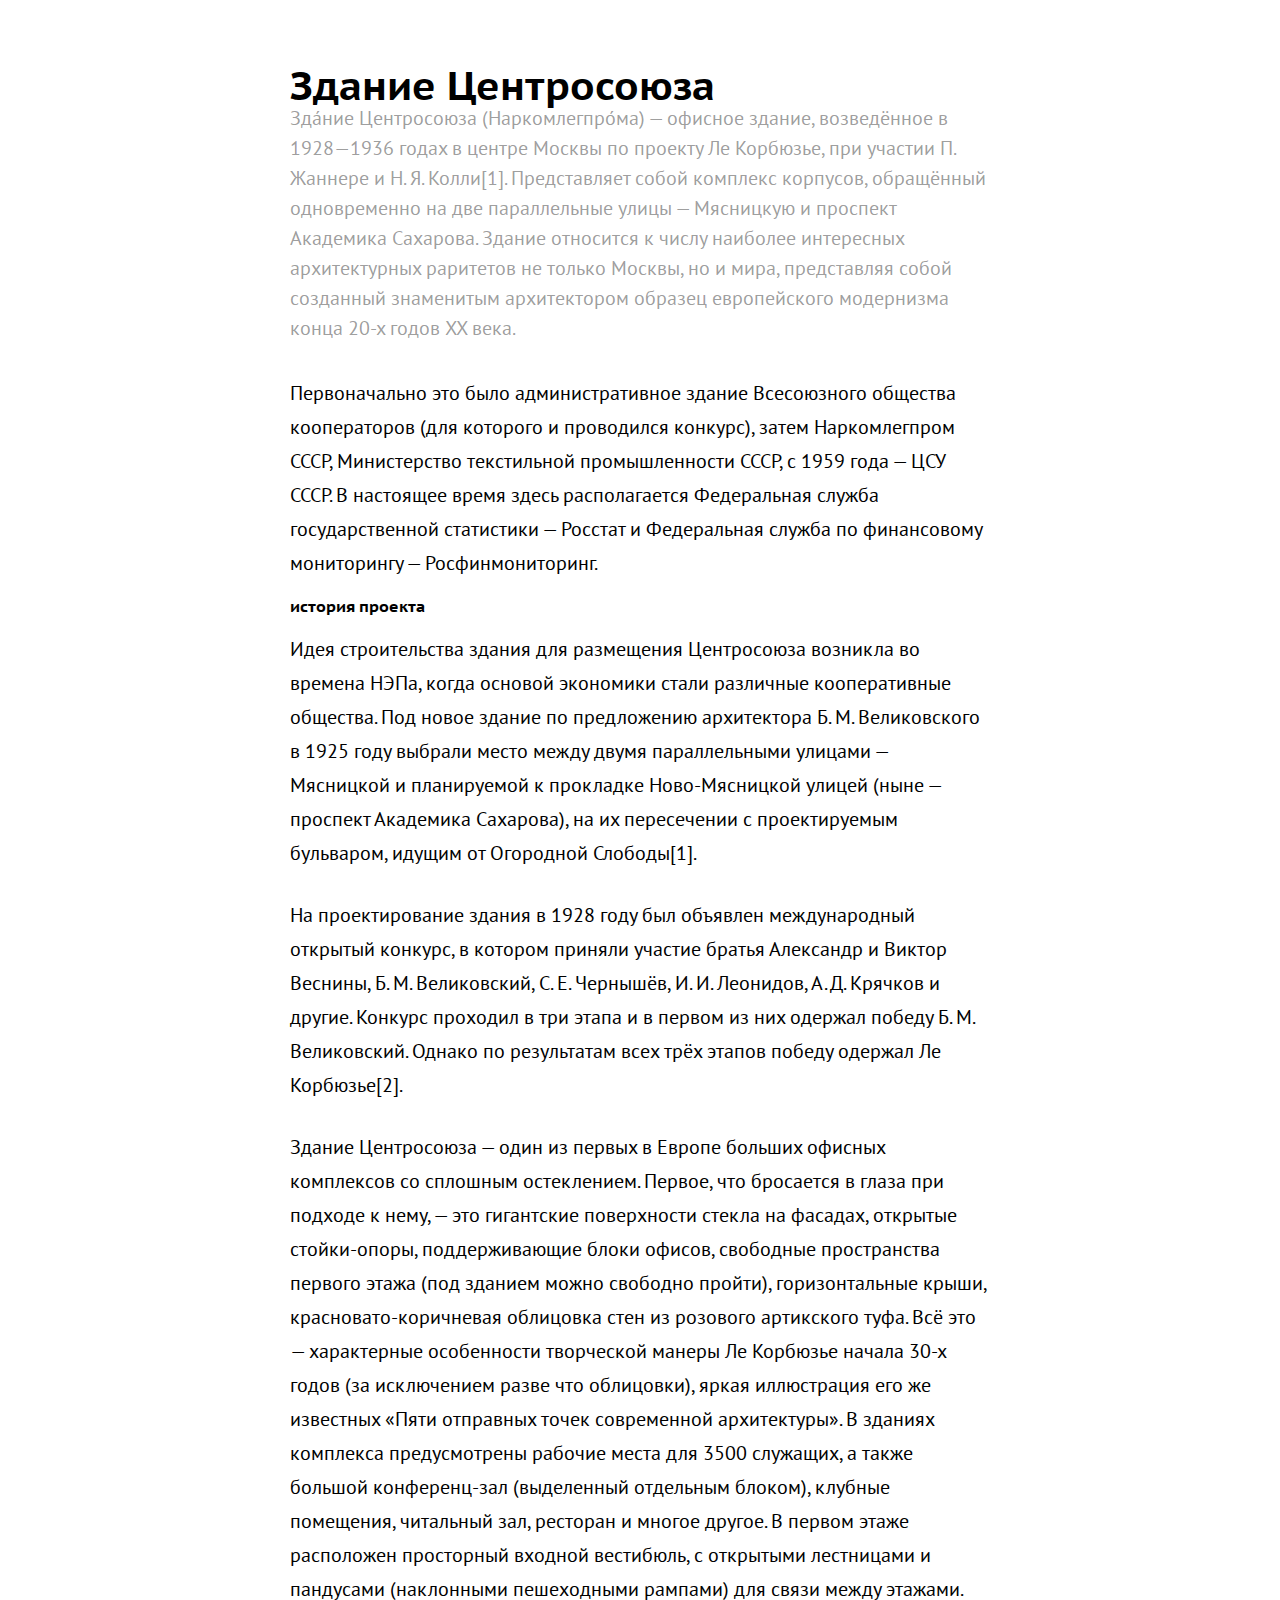
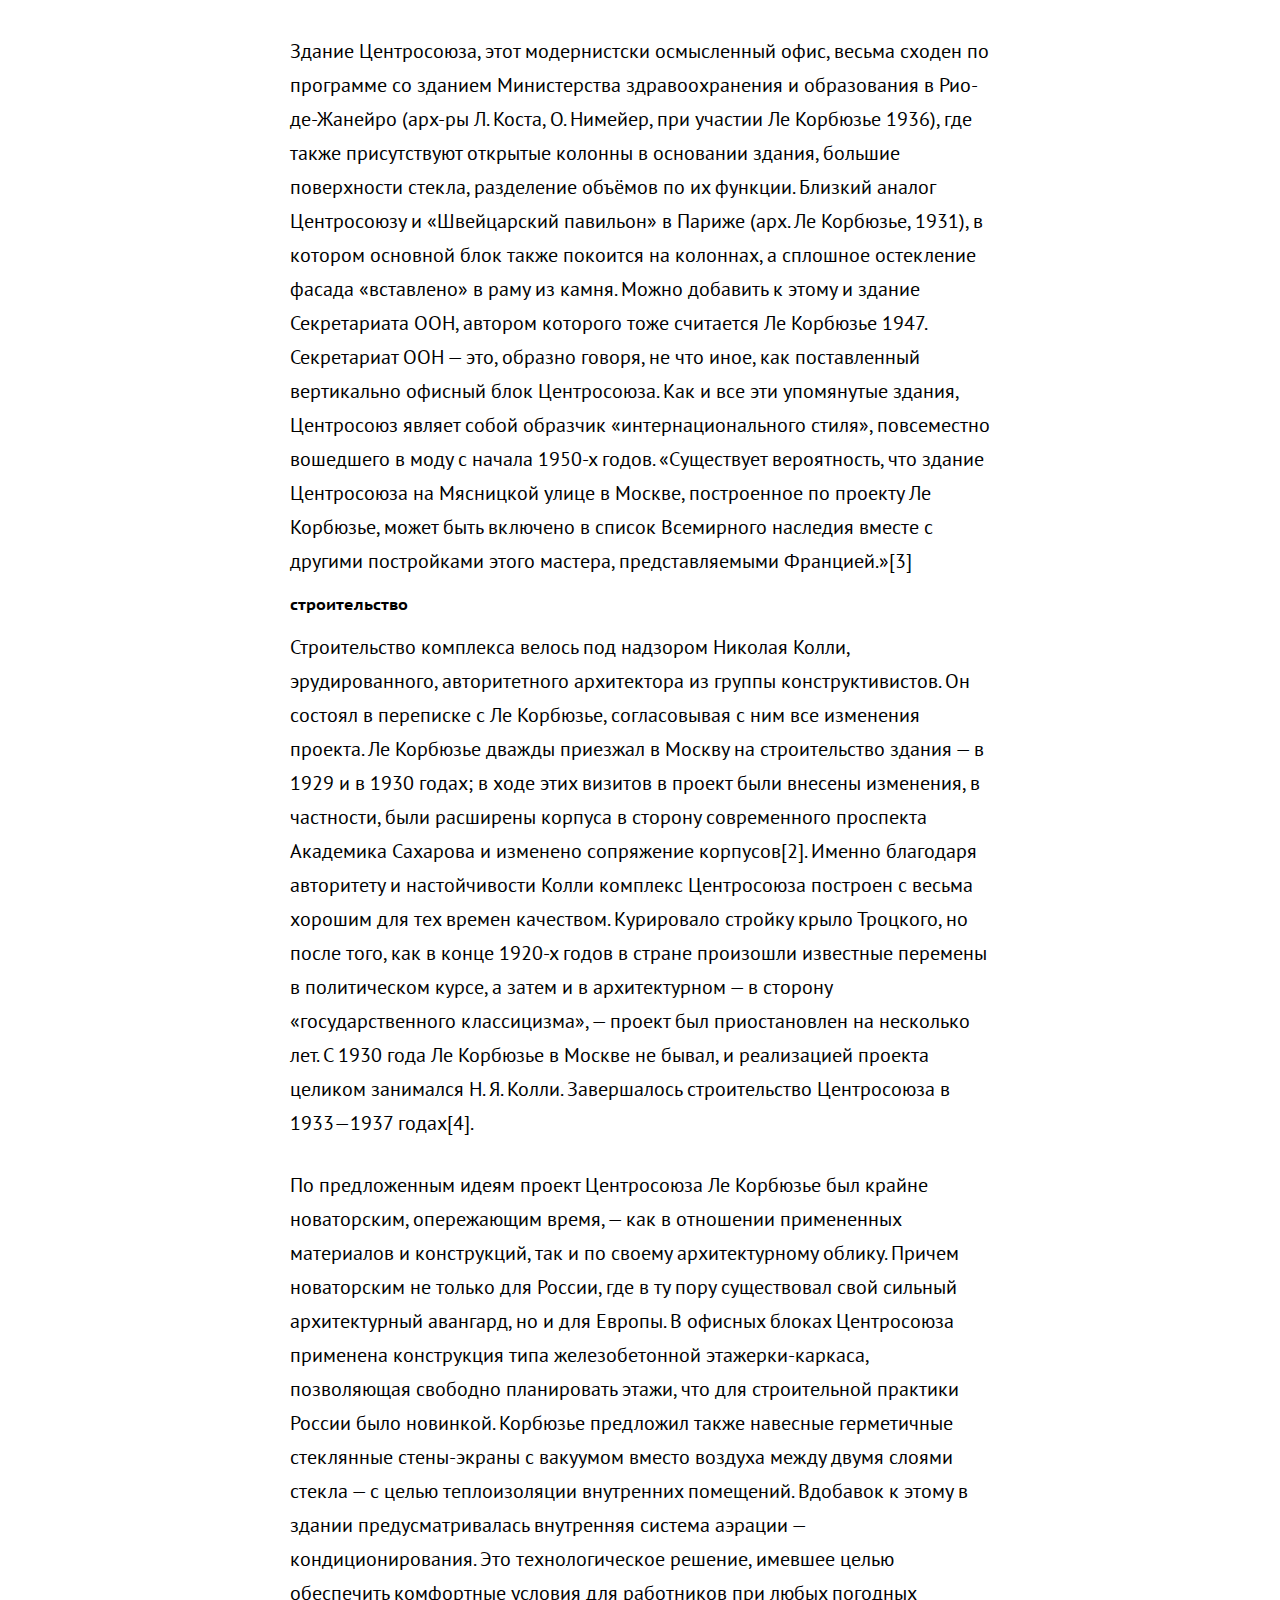
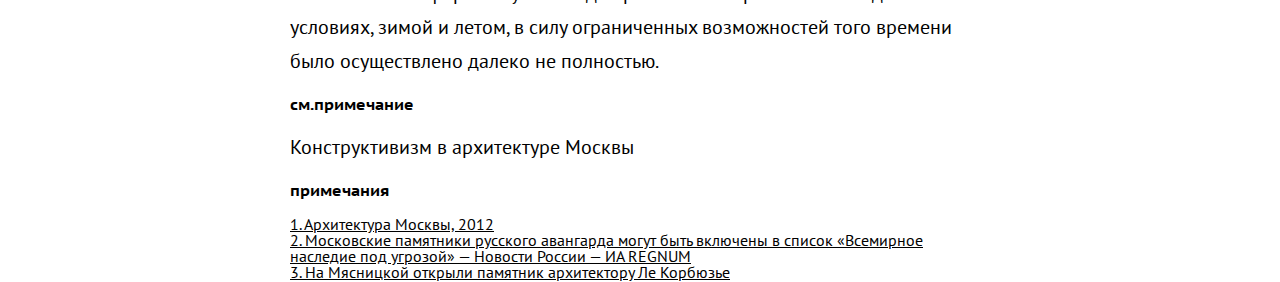
==== centrosouz.html @ aa2cf0fa "add homework" ====
<!DOCTYPE html>
<html>
  <head>
    <meta charset="utf-8">
    <title>Здание центросоюза</title>
    <link rel="stylesheet" href="stylesheets/style.css">
  </head>
  <body>
    <h1>Здание Центросоюза</h1>
    <p>
      Зда́ние Центросоюза (Наркомлегпро́ма) — офисное здание, возведённое в 1928—1936 годах в центре Москвы по проекту Ле Корбюзье, при участии П. Жаннере и Н. Я. Колли[1]. Представляет собой комплекс корпусов, обращённый одновременно на две параллельные улицы — Мясницкую и проспект Академика Сахарова. Здание относится к числу наиболее интересных архитектурных раритетов не только Москвы, но и мира, представляя собой созданный знаменитым архитектором образец европейского модернизма конца 20-х годов XX века.
    </p>
    <p>
      Первоначально это было административное здание Всесоюзного общества кооператоров (для которого и проводился конкурс), затем Наркомлегпром СССР, Министерство текстильной промышленности СССР, с 1959 года — ЦСУ СССР. В настоящее время здесь располагается Федеральная служба государственной статистики — Росстат и Федеральная служба по финансовому мониторингу — Росфинмониторинг.
    </p>
    <h2>история проекта</h2>
    <p>
      Идея строительства здания для размещения Центросоюза возникла во времена НЭПа, когда основой экономики стали различные кооперативные общества. Под новое здание по предложению архитектора Б. М. Великовского в 1925 году выбрали место между двумя параллельными улицами — Мясницкой и планируемой к прокладке Ново-Мясницкой улицей (ныне — проспект Академика Сахарова), на их пересечении с проектируемым бульваром, идущим от Огородной Слободы[1].
    </p>
    <p>
      На проектирование здания в 1928 году был объявлен международный открытый конкурс, в котором приняли участие братья Александр и Виктор Веснины, Б. М. Великовский, С. Е. Чернышёв, И. И. Леонидов, А. Д. Крячков и другие. Конкурс проходил в три этапа и в первом из них одержал победу Б. М. Великовский. Однако по результатам всех трёх этапов победу одержал Ле Корбюзье[2].
    </p>
    <p>
      Здание Центросоюза — один из первых в Европе больших офисных комплексов со сплошным остеклением. Первое, что бросается в глаза при подходе к нему, — это гигантские поверхности стекла на фасадах, открытые стойки-опоры, поддерживающие блоки офисов, свободные пространства первого этажа (под зданием можно свободно пройти), горизонтальные крыши, красновато-коричневая облицовка стен из розового артикского туфа. Всё это — характерные особенности творческой манеры Ле Корбюзье начала 30-х годов (за исключением разве что облицовки), яркая иллюстрация его же известных «Пяти отправных точек современной архитектуры». В зданиях комплекса предусмотрены рабочие места для 3500 служащих, а также большой конференц-зал (выделенный отдельным блоком), клубные помещения, читальный зал, ресторан и многое другое. В первом этаже расположен просторный входной вестибюль, с открытыми лестницами и пандусами (наклонными пешеходными рампами) для связи между этажами.
    </p>
    <p>
      Здание Центросоюза, этот модернистски осмысленный офис, весьма сходен по программе со зданием Министерства здравоохранения и образования в Рио-де-Жанейро (арх-ры Л. Коста, О. Нимейер, при участии Ле Корбюзье 1936), где также присутствуют открытые колонны в основании здания, большие поверхности стекла, разделение объёмов по их функции. Близкий аналог Центросоюзу и «Швейцарский павильон» в Париже (арх. Ле Корбюзье, 1931), в котором основной блок также покоится на колоннах, а сплошное остекление фасада «вставлено» в раму из камня. Можно добавить к этому и здание Секретариата ООН, автором которого тоже считается Ле Корбюзье 1947. Секретариат ООН — это, образно говоря, не что иное, как поставленный вертикально офисный блок Центросоюза. Как и все эти упомянутые здания, Центросоюз являет собой образчик «интернационального стиля», повсеместно вошедшего в моду с начала 1950-х годов. «Существует вероятность, что здание Центросоюза на Мясницкой улице в Москве, построенное по проекту Ле Корбюзье, может быть включено в список Всемирного наследия вместе с другими постройками этого мастера, представляемыми Францией.»[3]
    </p>
    <h2>строительство</h2>
    <p>
      Строительство комплекса велось под надзором Николая Колли, эрудированного, авторитетного архитектора из группы конструктивистов. Он состоял в переписке с Ле Корбюзье, согласовывая с ним все изменения проекта. Ле Корбюзье дважды приезжал в Москву на строительство здания — в 1929 и в 1930 годах; в ходе этих визитов в проект были внесены изменения, в частности, были расширены корпуса в сторону современного проспекта Академика Сахарова и изменено сопряжение корпусов[2]. Именно благодаря авторитету и настойчивости Колли комплекс Центросоюза построен с весьма хорошим для тех времен качеством. Курировало стройку крыло Троцкого, но после того, как в конце 1920-х годов в стране произошли известные перемены в политическом курсе, а затем и в архитектурном — в сторону «государственного классицизма», — проект был приостановлен на несколько лет. С 1930 года Ле Корбюзье в Москве не бывал, и реализацией проекта целиком занимался Н. Я. Колли. Завершалось строительство Центросоюза в 1933—1937 годах[4].
    </p>
    <p>
      По предложенным идеям проект Центросоюза Ле Корбюзье был крайне новаторским, опережающим время, — как в отношении примененных материалов и конструкций, так и по своему архитектурному облику. Причем новаторским не только для России, где в ту пору существовал свой сильный архитектурный авангард, но и для Европы. В офисных блоках Центросоюза применена конструкция типа железобетонной этажерки-каркаса, позволяющая свободно планировать этажи, что для строительной практики России было новинкой. Корбюзье предложил также навесные герметичные стеклянные стены-экраны с вакуумом вместо воздуха между двумя слоями стекла — с целью теплоизоляции внутренних помещений. Вдобавок к этому в здании предусматривалась внутренняя система аэрации — кондиционирования. Это технологическое решение, имевшее целью обеспечить комфортные условия для работников при любых погодных условиях, зимой и летом, в силу ограниченных возможностей того времени было осуществлено далеко не полностью.
    </p>
    <h2>см.примечание</h2>
    <p>
      Конструктивизм в архитектуре Москвы
    </p>
    <h2>примечания</h2>
    <ol>
      <li><a href="https://ru.wikipedia.org/wiki/Здание_Центросоюза#CITEREF.D0.90.D1.80.D1.85.D0.B8.D1.82.D0.B5.D0.BA.D1.82.D1.83.D1.80.D0.B0_.D0.9C.D0.BE.D1.81.D0.BA.D0.B2.D1.8B2012">1. Архитектура Москвы, 2012</a></li>
      <li><a href="http://www.regnum.ru/news/626287.html">2. Московские памятники русского авангарда могут быть включены в список «Всемирное наследие под угрозой» — Новости России — ИА REGNUM</a></li>
      <li><a href="http://kultura.mos.ru/presscenter/news/detail/2228571.html">3. На Мясницкой открыли памятник архитектору Ле Корбюзье</a></li>
    </ol>
  </body>
</html>
---- stylesheets/style.css ----
@import "reset.css";
@import "https://fonts.googleapis.com/css?family=PT+Sans+Caption:400,700|PT+Sans:400,400i,700,700i&amp;subset=cyrillic";
@import "content.css";
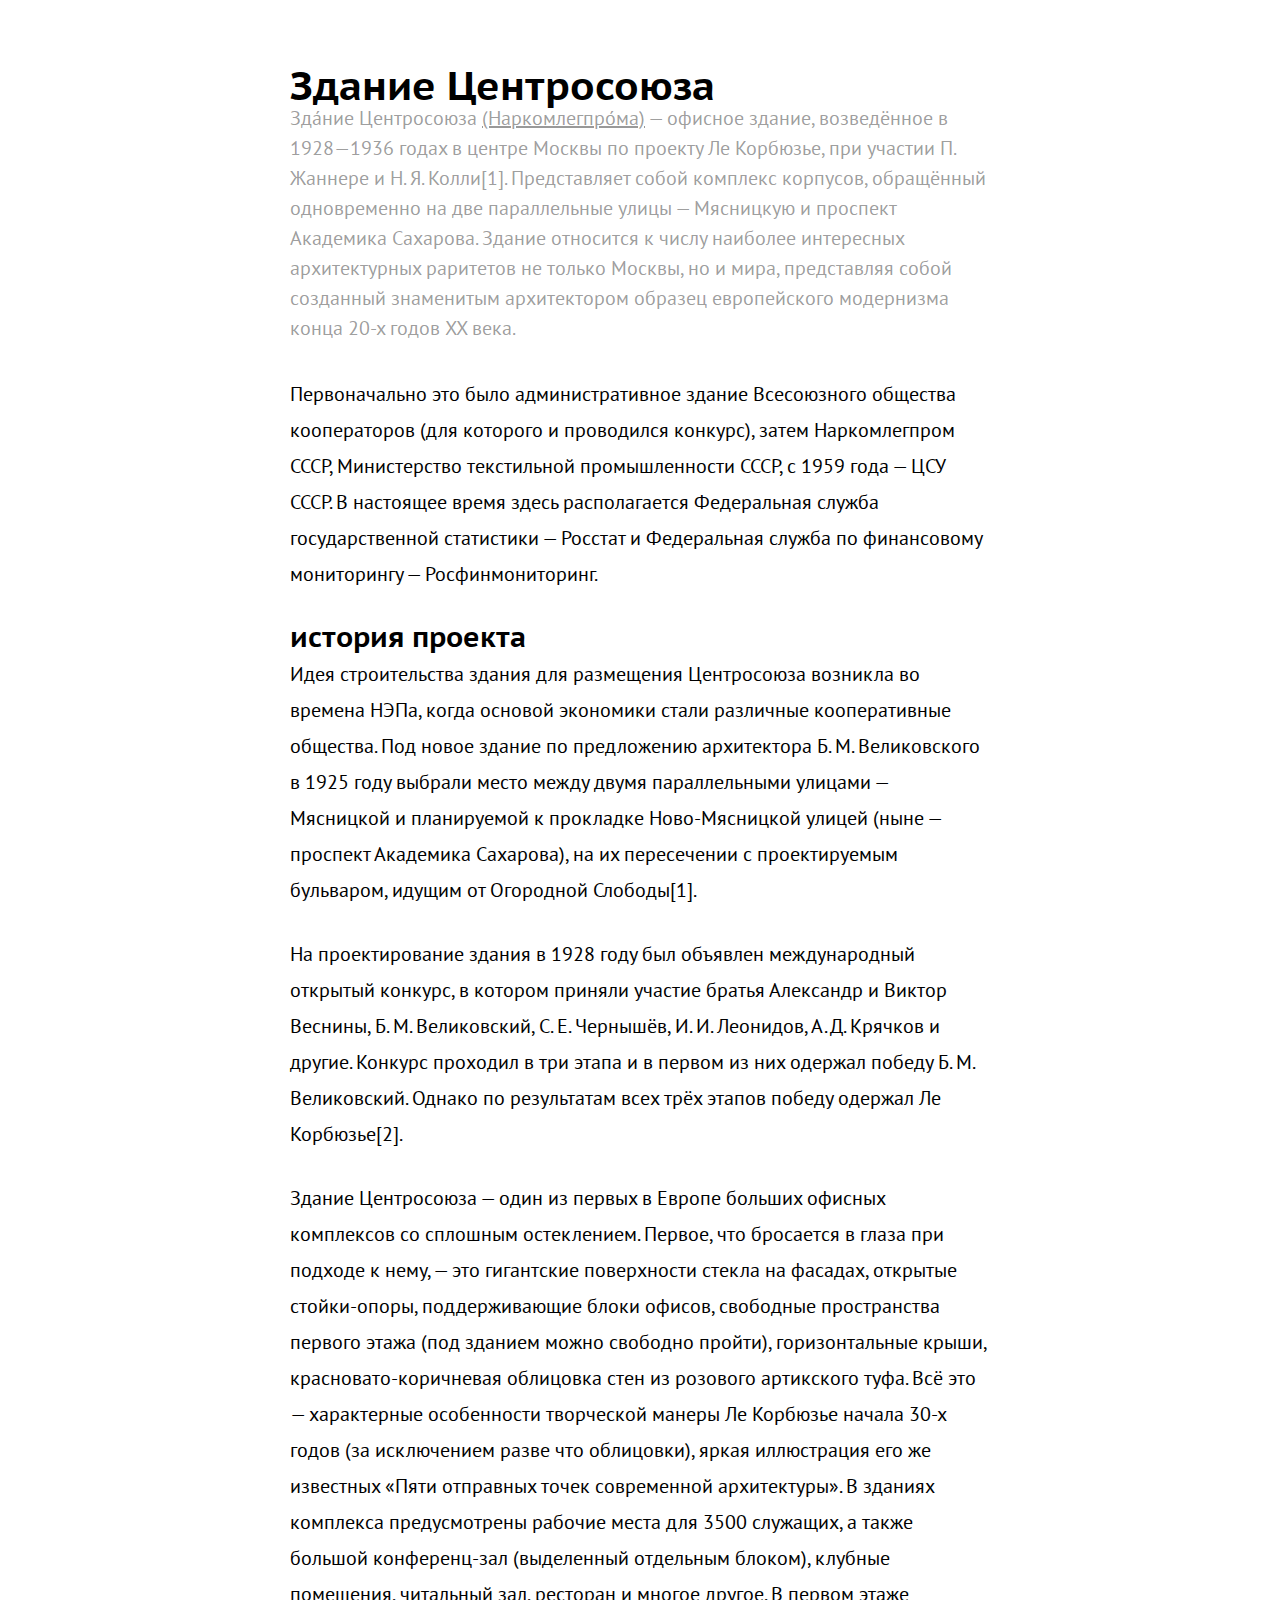
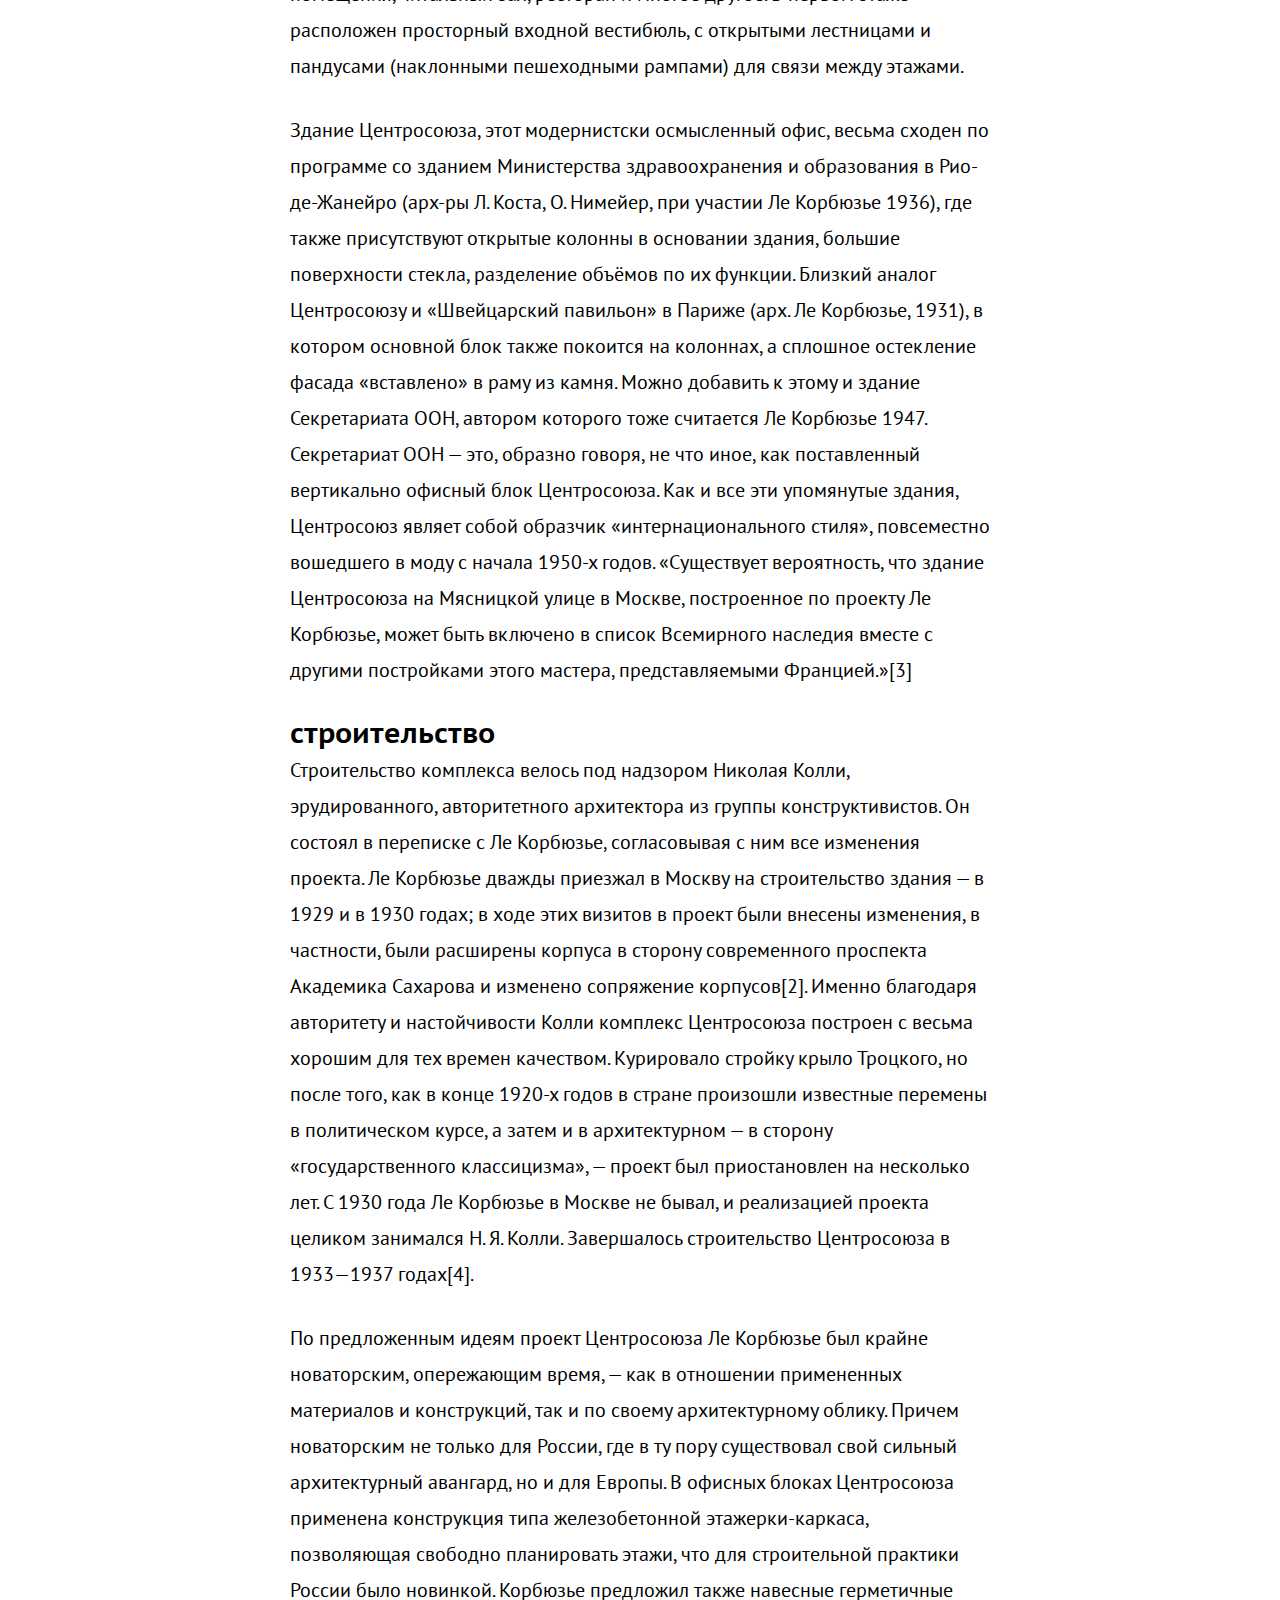
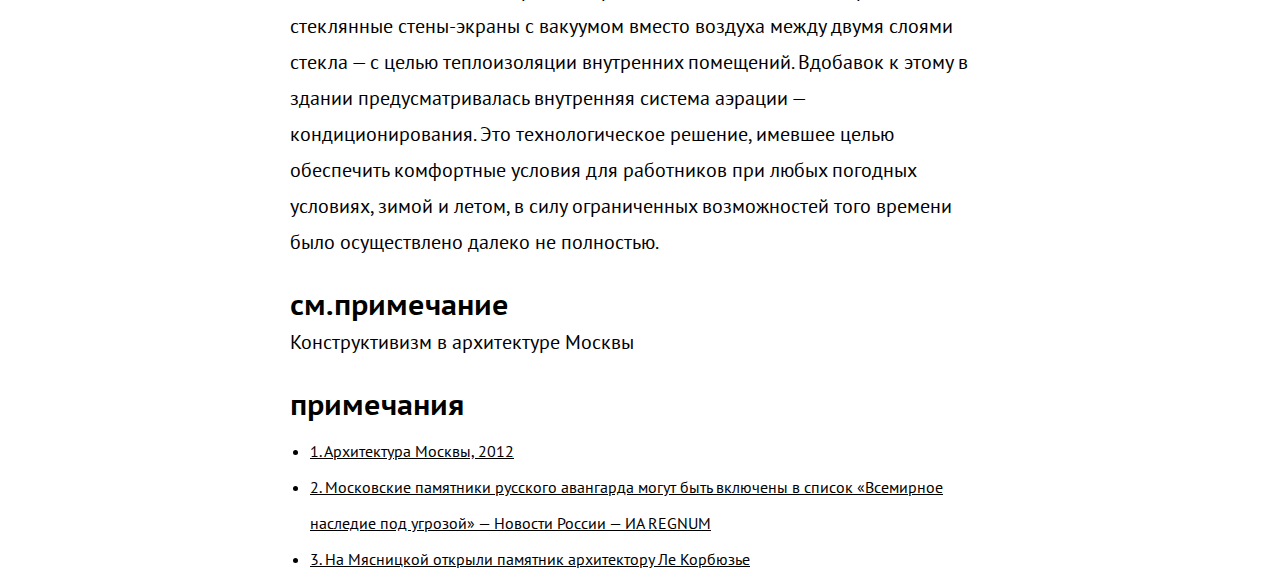
==== commit 4967a1f9: "add homework" ====
--- a/centrosouz.html
+++ b/centrosouz.html
@@ -8,7 +8,7 @@
   <body>
     <h1>Здание Центросоюза</h1>
     <p>
-      Зда́ние Центросоюза (Наркомлегпро́ма) — офисное здание, возведённое в 1928—1936 годах в центре Москвы по проекту Ле Корбюзье, при участии П. Жаннере и Н. Я. Колли[1]. Представляет собой комплекс корпусов, обращённый одновременно на две параллельные улицы — Мясницкую и проспект Академика Сахарова. Здание относится к числу наиболее интересных архитектурных раритетов не только Москвы, но и мира, представляя собой созданный знаменитым архитектором образец европейского модернизма конца 20-х годов XX века.
+      Зда́ние Центросоюза <a href="#c4">(Наркомлегпро́ма)</a> — офисное здание, возведённое в 1928—1936 годах в центре Москвы по проекту Ле Корбюзье, при участии П. Жаннере и Н. Я. Колли[1]. Представляет собой комплекс корпусов, обращённый одновременно на две параллельные улицы — Мясницкую и проспект Академика Сахарова. Здание относится к числу наиболее интересных архитектурных раритетов не только Москвы, но и мира, представляя собой созданный знаменитым архитектором образец европейского модернизма конца 20-х годов XX века.
     </p>
     <p>
       Первоначально это было административное здание Всесоюзного общества кооператоров (для которого и проводился конкурс), затем Наркомлегпром СССР, Министерство текстильной промышленности СССР, с 1959 года — ЦСУ СССР. В настоящее время здесь располагается Федеральная служба государственной статистики — Росстат и Федеральная служба по финансовому мониторингу — Росфинмониторинг.
@@ -26,7 +26,7 @@
     <p>
       Здание Центросоюза, этот модернистски осмысленный офис, весьма сходен по программе со зданием Министерства здравоохранения и образования в Рио-де-Жанейро (арх-ры Л. Коста, О. Нимейер, при участии Ле Корбюзье 1936), где также присутствуют открытые колонны в основании здания, большие поверхности стекла, разделение объёмов по их функции. Близкий аналог Центросоюзу и «Швейцарский павильон» в Париже (арх. Ле Корбюзье, 1931), в котором основной блок также покоится на колоннах, а сплошное остекление фасада «вставлено» в раму из камня. Можно добавить к этому и здание Секретариата ООН, автором которого тоже считается Ле Корбюзье 1947. Секретариат ООН — это, образно говоря, не что иное, как поставленный вертикально офисный блок Центросоюза. Как и все эти упомянутые здания, Центросоюз являет собой образчик «интернационального стиля», повсеместно вошедшего в моду с начала 1950-х годов. «Существует вероятность, что здание Центросоюза на Мясницкой улице в Москве, построенное по проекту Ле Корбюзье, может быть включено в список Всемирного наследия вместе с другими постройками этого мастера, представляемыми Францией.»[3]
     </p>
-    <h2>строительство</h2>
+    <h2 id="c4">строительство</h2>
     <p>
       Строительство комплекса велось под надзором Николая Колли, эрудированного, авторитетного архитектора из группы конструктивистов. Он состоял в переписке с Ле Корбюзье, согласовывая с ним все изменения проекта. Ле Корбюзье дважды приезжал в Москву на строительство здания — в 1929 и в 1930 годах; в ходе этих визитов в проект были внесены изменения, в частности, были расширены корпуса в сторону современного проспекта Академика Сахарова и изменено сопряжение корпусов[2]. Именно благодаря авторитету и настойчивости Колли комплекс Центросоюза построен с весьма хорошим для тех времен качеством. Курировало стройку крыло Троцкого, но после того, как в конце 1920-х годов в стране произошли известные перемены в политическом курсе, а затем и в архитектурном — в сторону «государственного классицизма», — проект был приостановлен на несколько лет. С 1930 года Ле Корбюзье в Москве не бывал, и реализацией проекта целиком занимался Н. Я. Колли. Завершалось строительство Центросоюза в 1933—1937 годах[4].
     </p>
@@ -38,10 +38,10 @@
       Конструктивизм в архитектуре Москвы
     </p>
     <h2>примечания</h2>
-    <ol>
+    <ul>
       <li><a href="https://ru.wikipedia.org/wiki/Здание_Центросоюза#CITEREF.D0.90.D1.80.D1.85.D0.B8.D1.82.D0.B5.D0.BA.D1.82.D1.83.D1.80.D0.B0_.D0.9C.D0.BE.D1.81.D0.BA.D0.B2.D1.8B2012">1. Архитектура Москвы, 2012</a></li>
       <li><a href="http://www.regnum.ru/news/626287.html">2. Московские памятники русского авангарда могут быть включены в список «Всемирное наследие под угрозой» — Новости России — ИА REGNUM</a></li>
       <li><a href="http://kultura.mos.ru/presscenter/news/detail/2228571.html">3. На Мясницкой открыли памятник архитектору Ле Корбюзье</a></li>
-    </ol>
+    </ul>
   </body>
 </html>
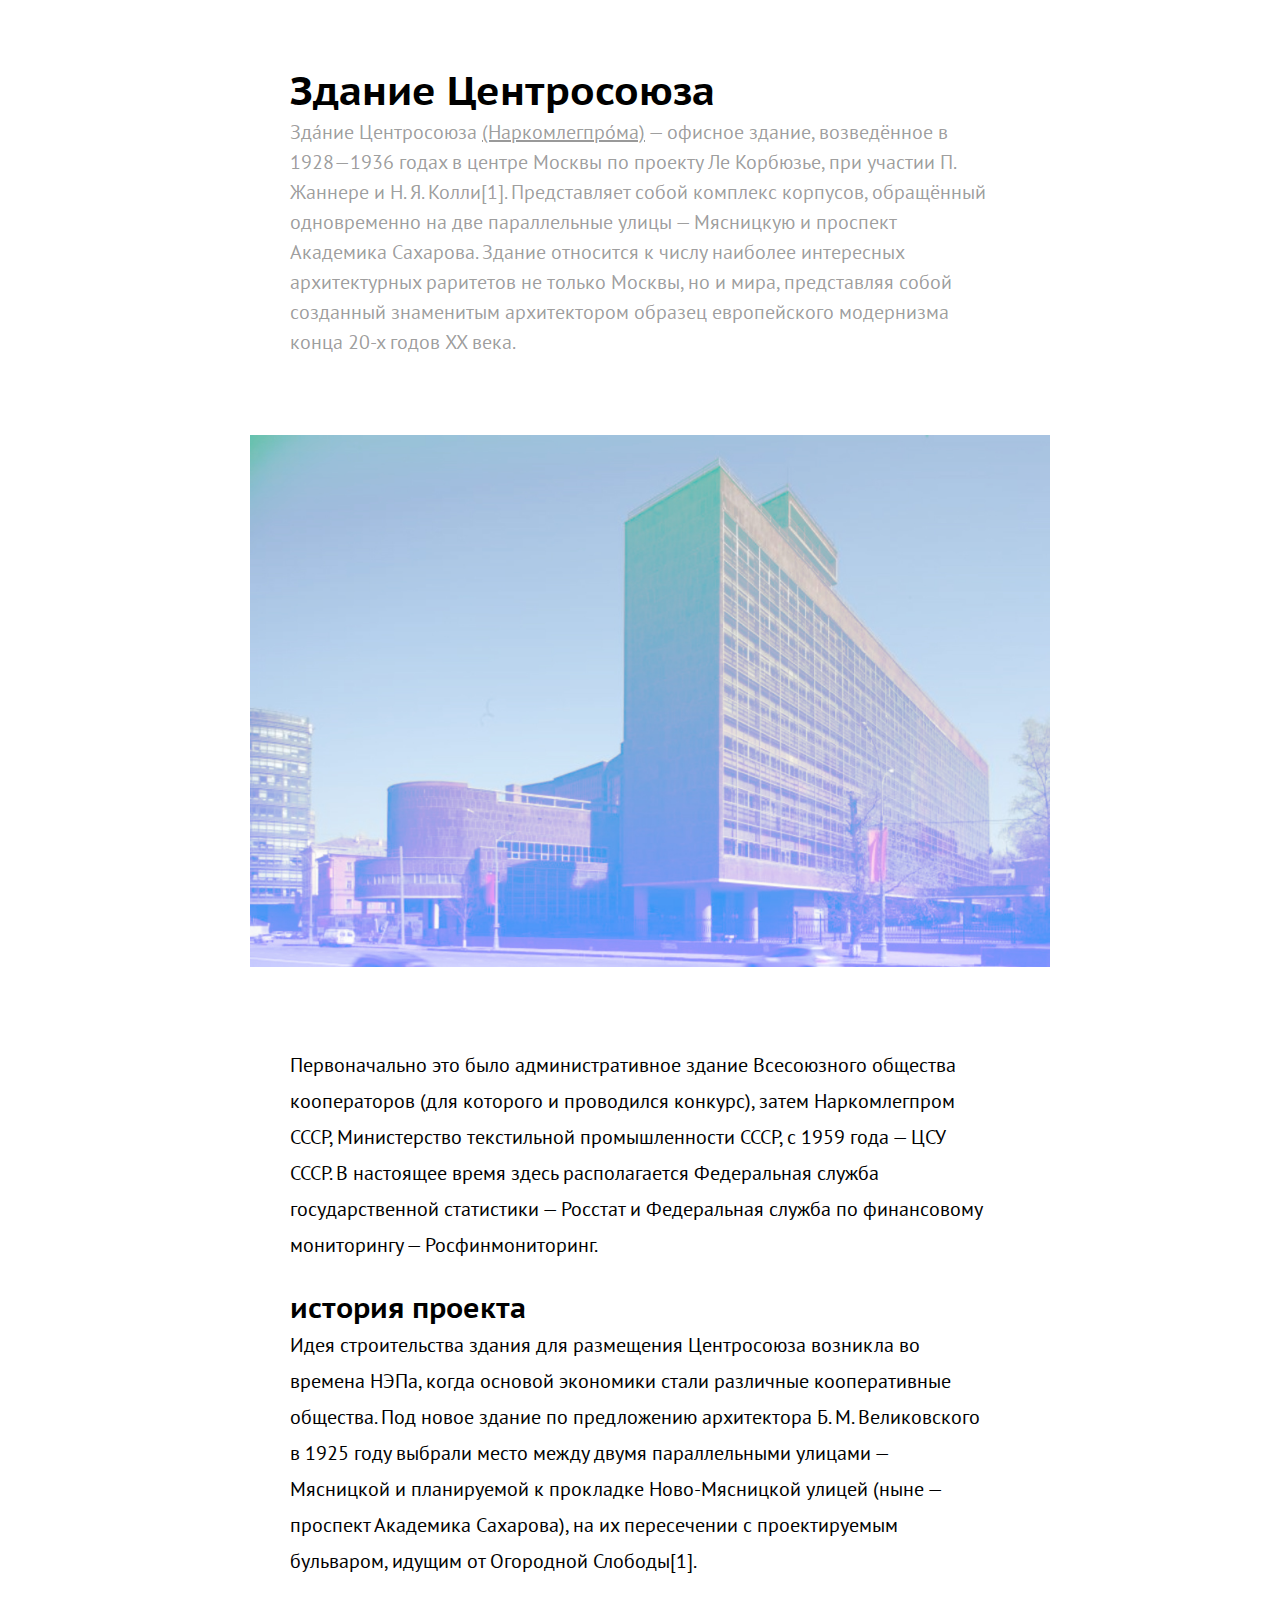
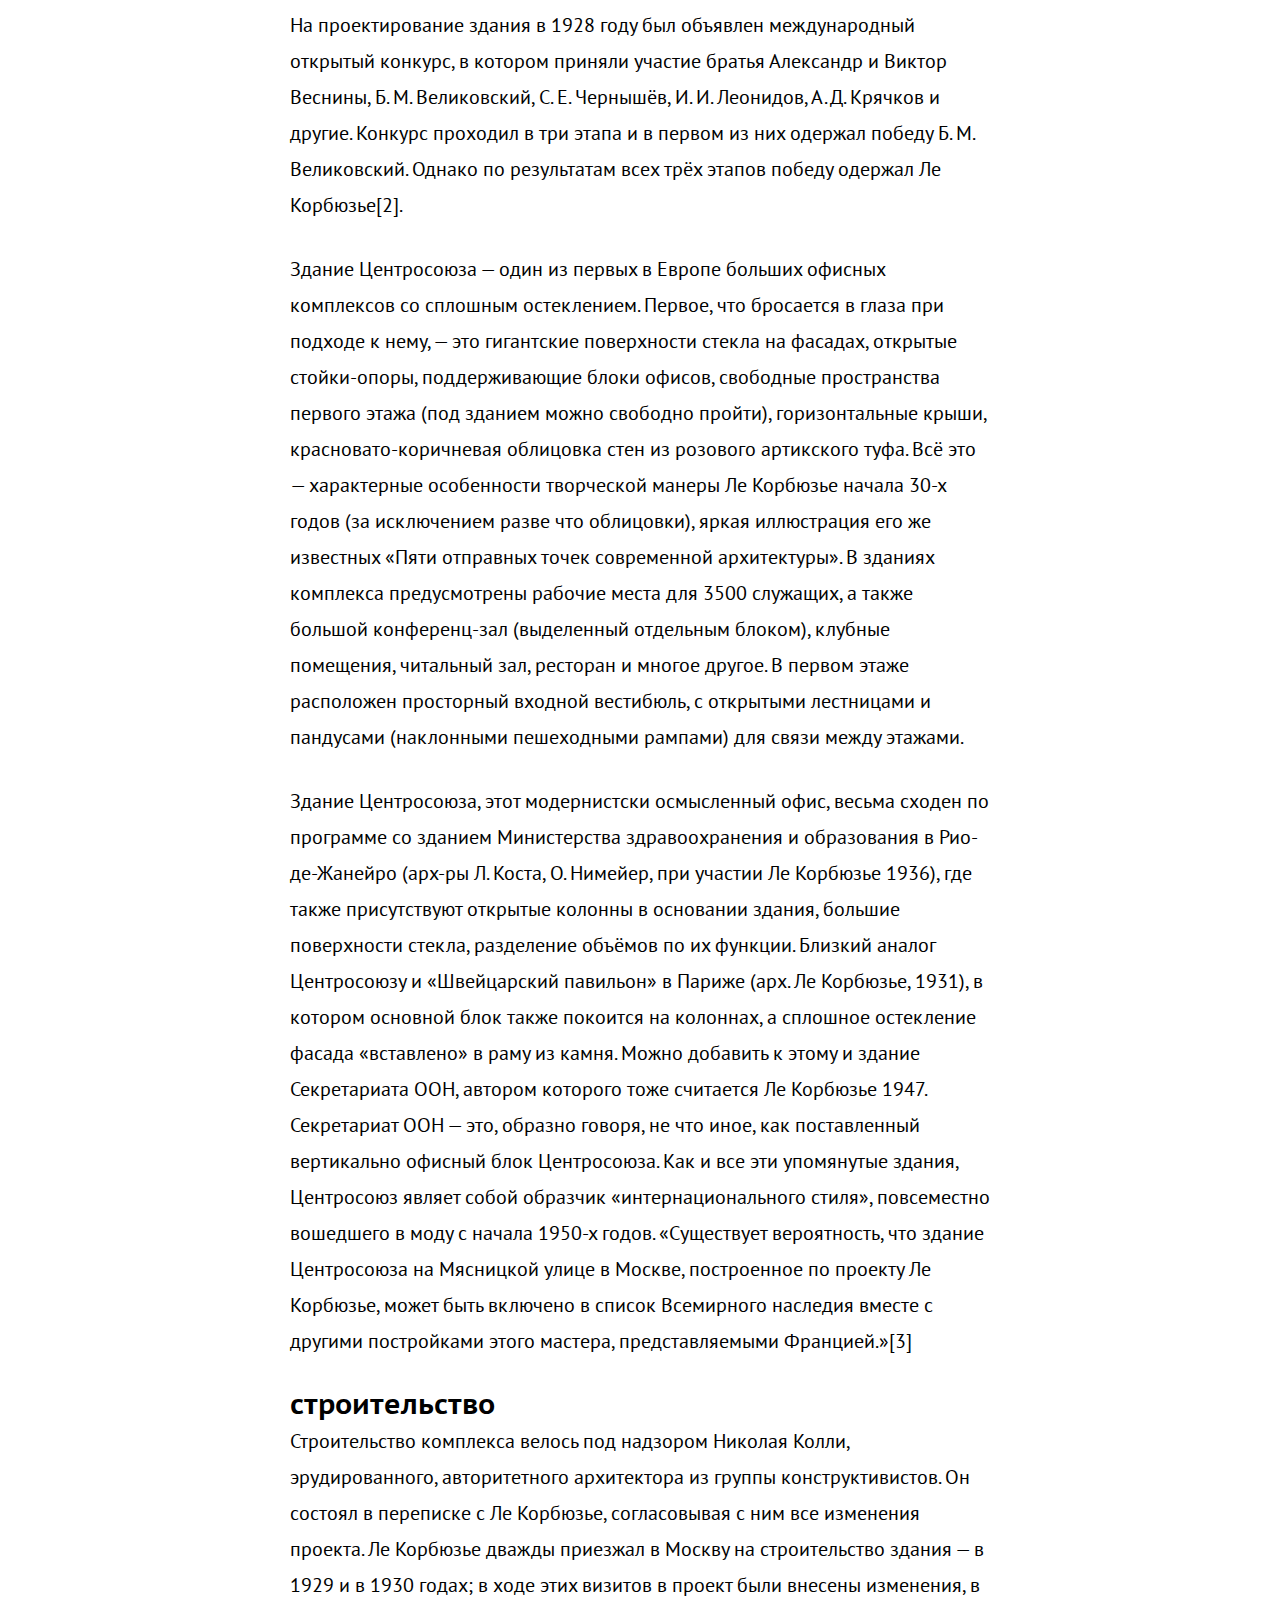
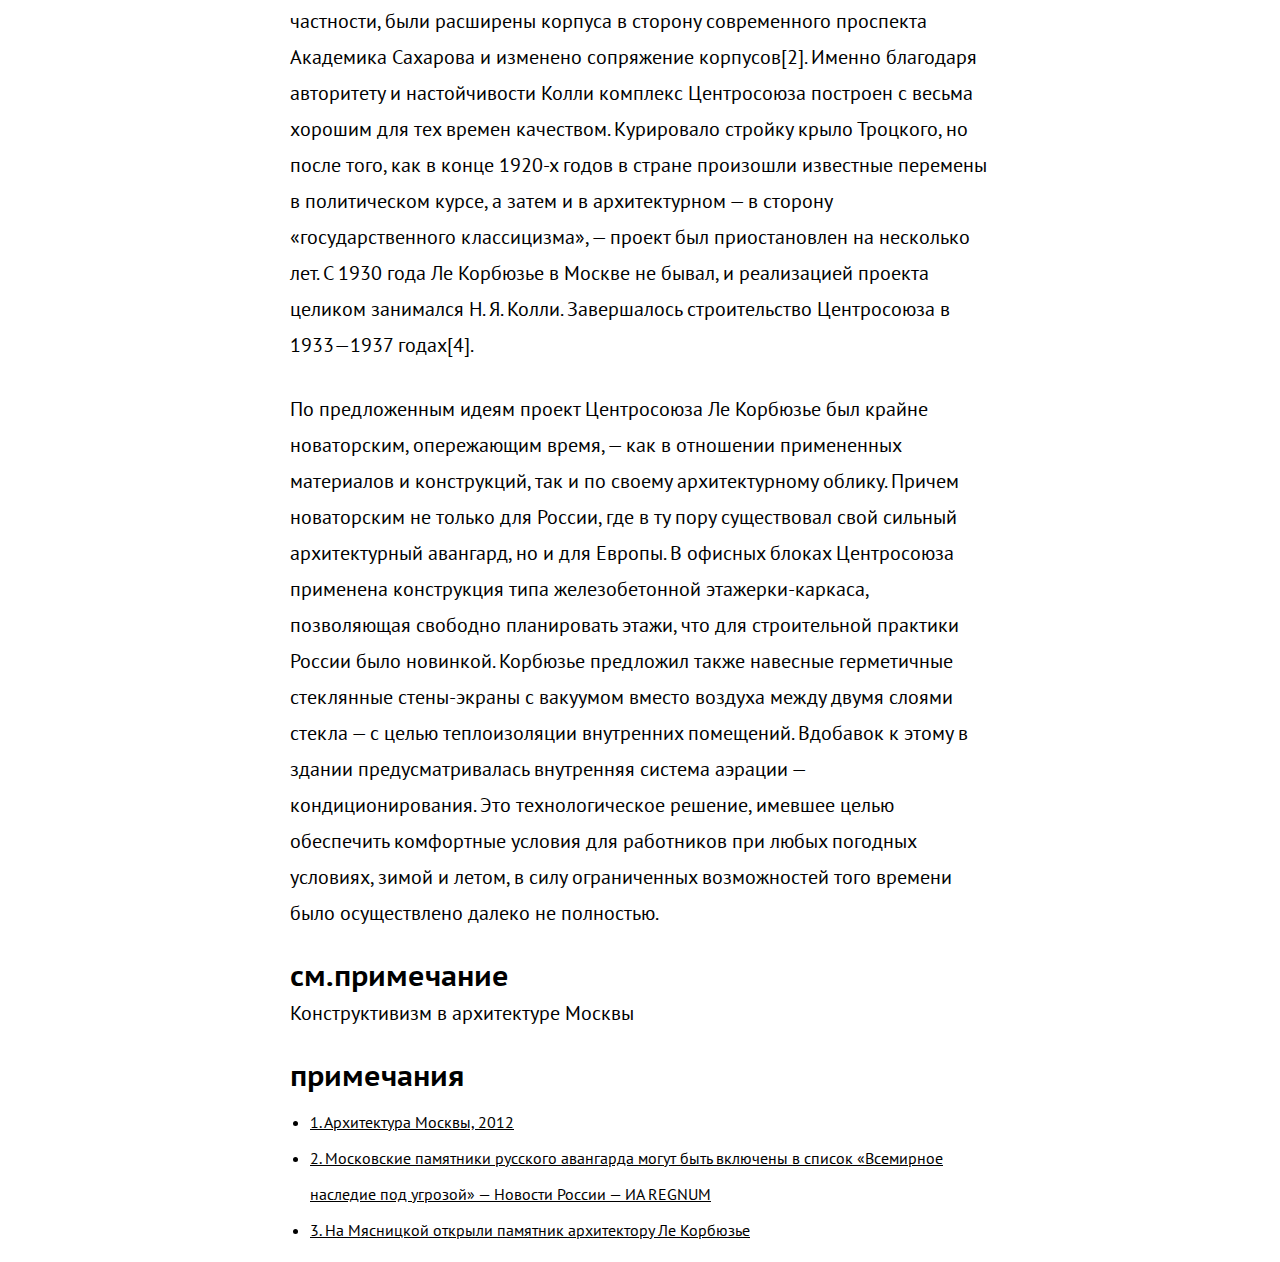
==== commit 24f54b7c: "add homework" ====
--- a/centrosouz.html
+++ b/centrosouz.html
@@ -3,13 +3,17 @@
   <head>
     <meta charset="utf-8">
     <title>Здание центросоюза</title>
+
     <link rel="stylesheet" href="stylesheets/style.css">
+
   </head>
   <body>
+    <article>
     <h1>Здание Центросоюза</h1>
     <p>
       Зда́ние Центросоюза <a href="#c4">(Наркомлегпро́ма)</a> — офисное здание, возведённое в 1928—1936 годах в центре Москвы по проекту Ле Корбюзье, при участии П. Жаннере и Н. Я. Колли[1]. Представляет собой комплекс корпусов, обращённый одновременно на две параллельные улицы — Мясницкую и проспект Академика Сахарова. Здание относится к числу наиболее интересных архитектурных раритетов не только Москвы, но и мира, представляя собой созданный знаменитым архитектором образец европейского модернизма конца 20-х годов XX века.
     </p>
+    <img src="images/centrosouz.jpg" alt=" Здание центросоюза">
     <p>
       Первоначально это было административное здание Всесоюзного общества кооператоров (для которого и проводился конкурс), затем Наркомлегпром СССР, Министерство текстильной промышленности СССР, с 1959 года — ЦСУ СССР. В настоящее время здесь располагается Федеральная служба государственной статистики — Росстат и Федеральная служба по финансовому мониторингу — Росфинмониторинг.
     </p>
@@ -38,10 +42,11 @@
       Конструктивизм в архитектуре Москвы
     </p>
     <h2>примечания</h2>
-    <ul>
+    <ol>
       <li><a href="https://ru.wikipedia.org/wiki/Здание_Центросоюза#CITEREF.D0.90.D1.80.D1.85.D0.B8.D1.82.D0.B5.D0.BA.D1.82.D1.83.D1.80.D0.B0_.D0.9C.D0.BE.D1.81.D0.BA.D0.B2.D1.8B2012">1. Архитектура Москвы, 2012</a></li>
       <li><a href="http://www.regnum.ru/news/626287.html">2. Московские памятники русского авангарда могут быть включены в список «Всемирное наследие под угрозой» — Новости России — ИА REGNUM</a></li>
       <li><a href="http://kultura.mos.ru/presscenter/news/detail/2228571.html">3. На Мясницкой открыли памятник архитектору Ле Корбюзье</a></li>
-    </ul>
+    </ol>
+  </article>
   </body>
 </html>
--- a/stylesheets/style.css
+++ b/stylesheets/style.css
@@ -1,3 +1,5 @@
 @import "reset.css";
-@import "https://fonts.googleapis.com/css?family=PT+Sans+Caption:400,700|PT+Sans:400,400i,700,700i&amp;subset=cyrillic";
+@import url("https://fonts.googleapis.com/css?family=PT+Sans+Caption:400,700|PT+Sans:400,400i,700,700i&amp;subset=cyrillic");
+@import "layout.css";
+@import "sidebar.css";
 @import "content.css";
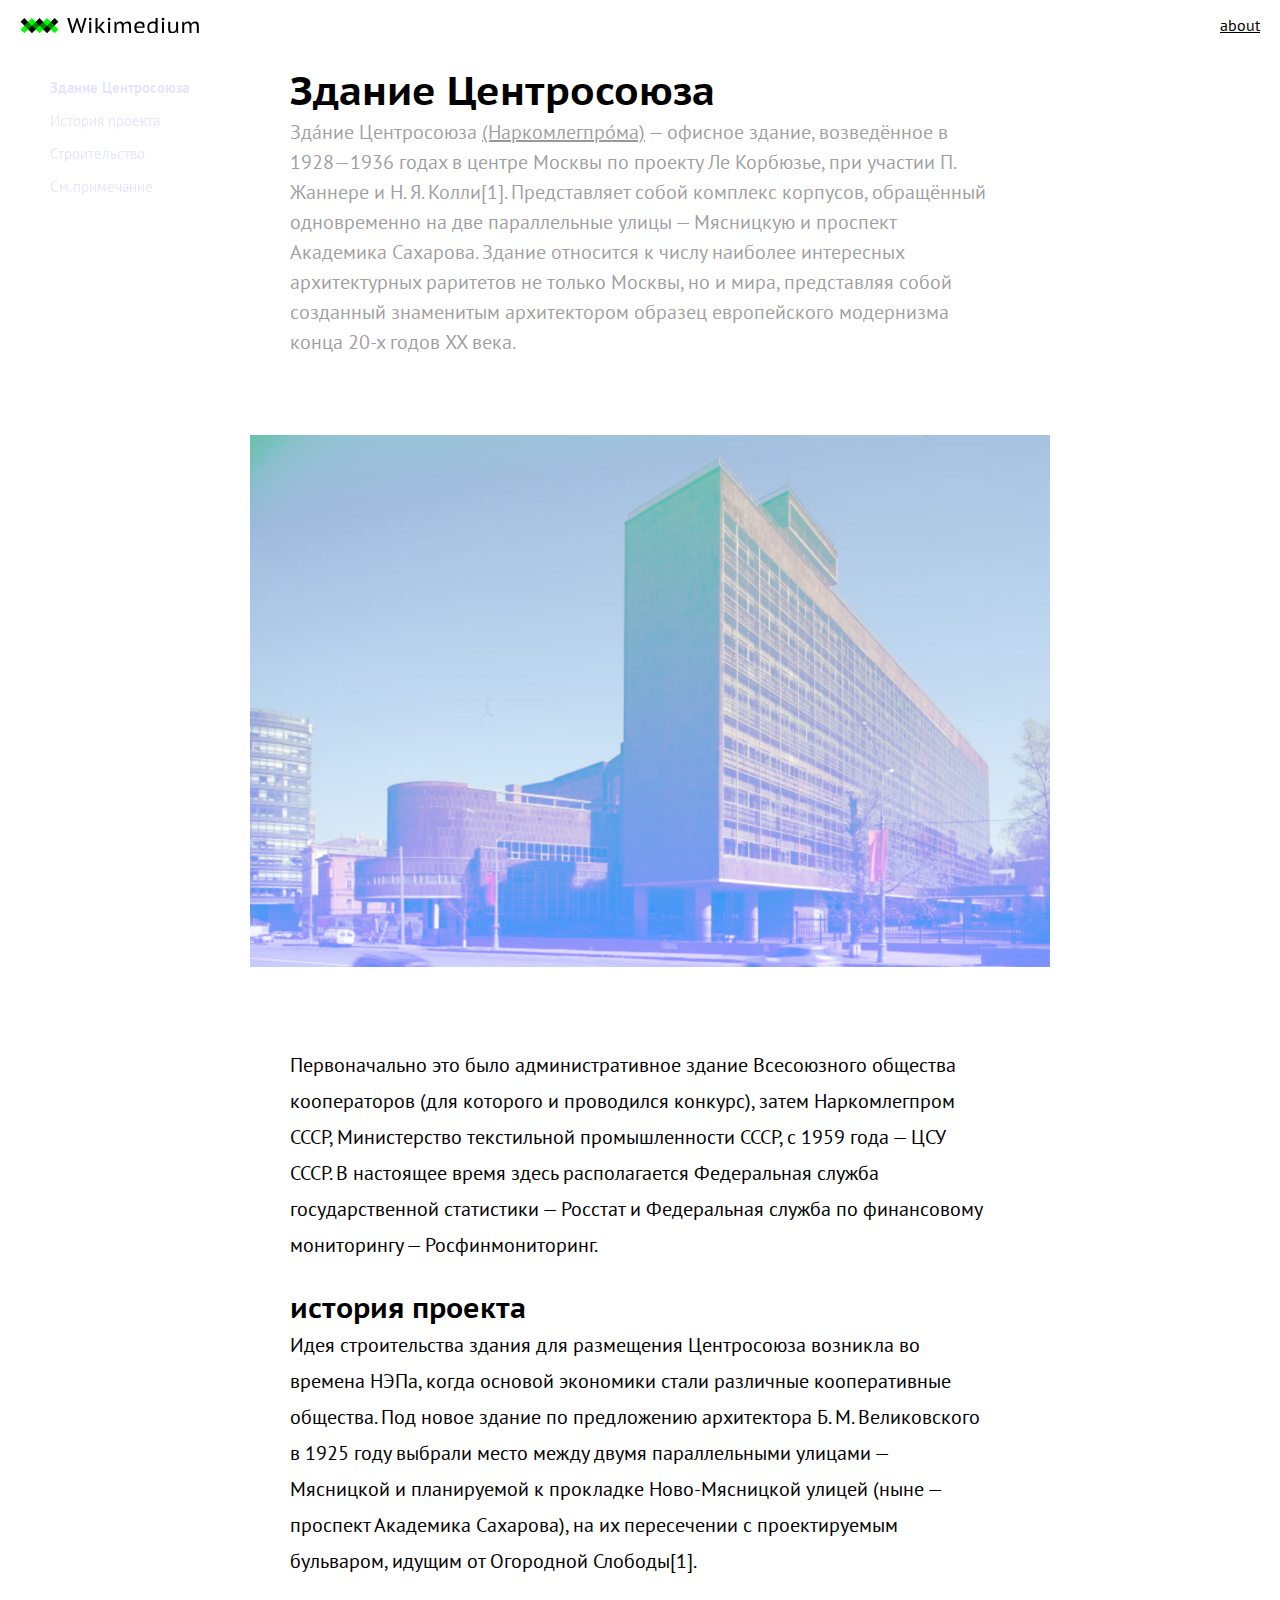
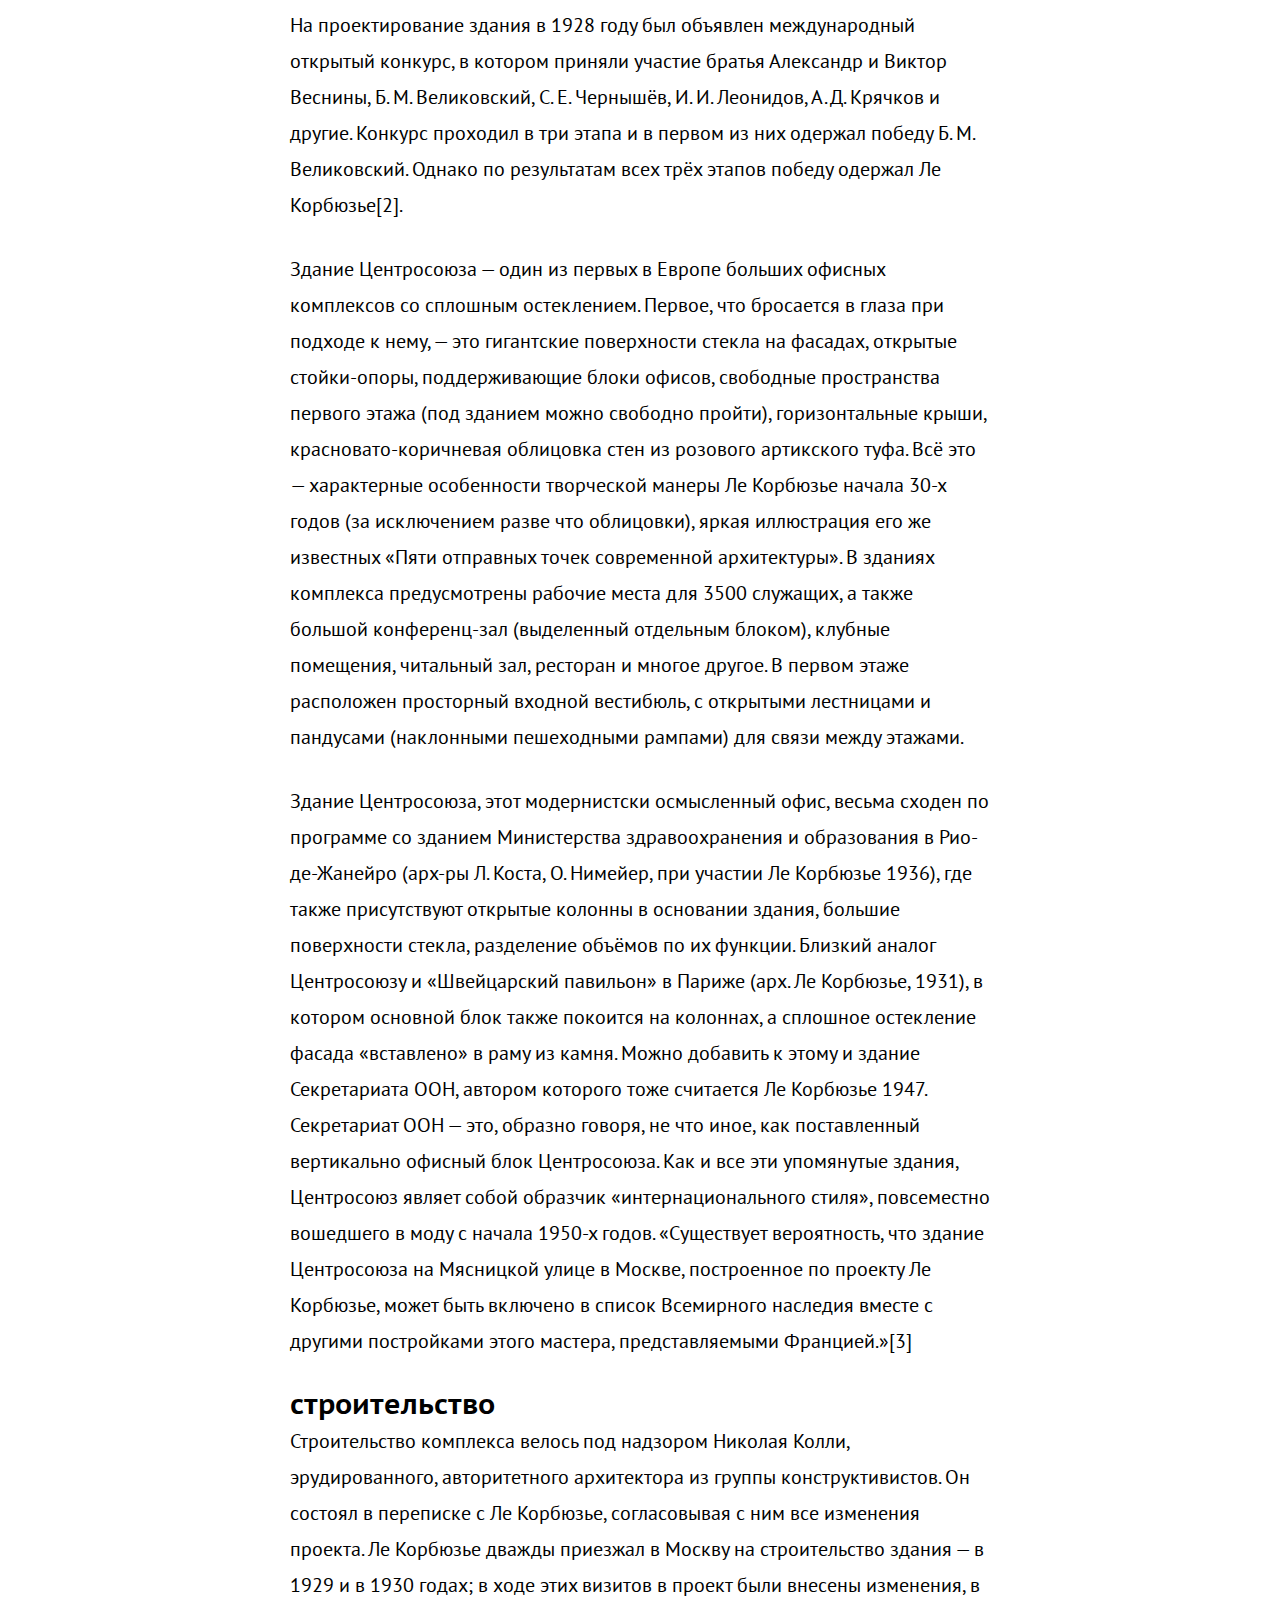
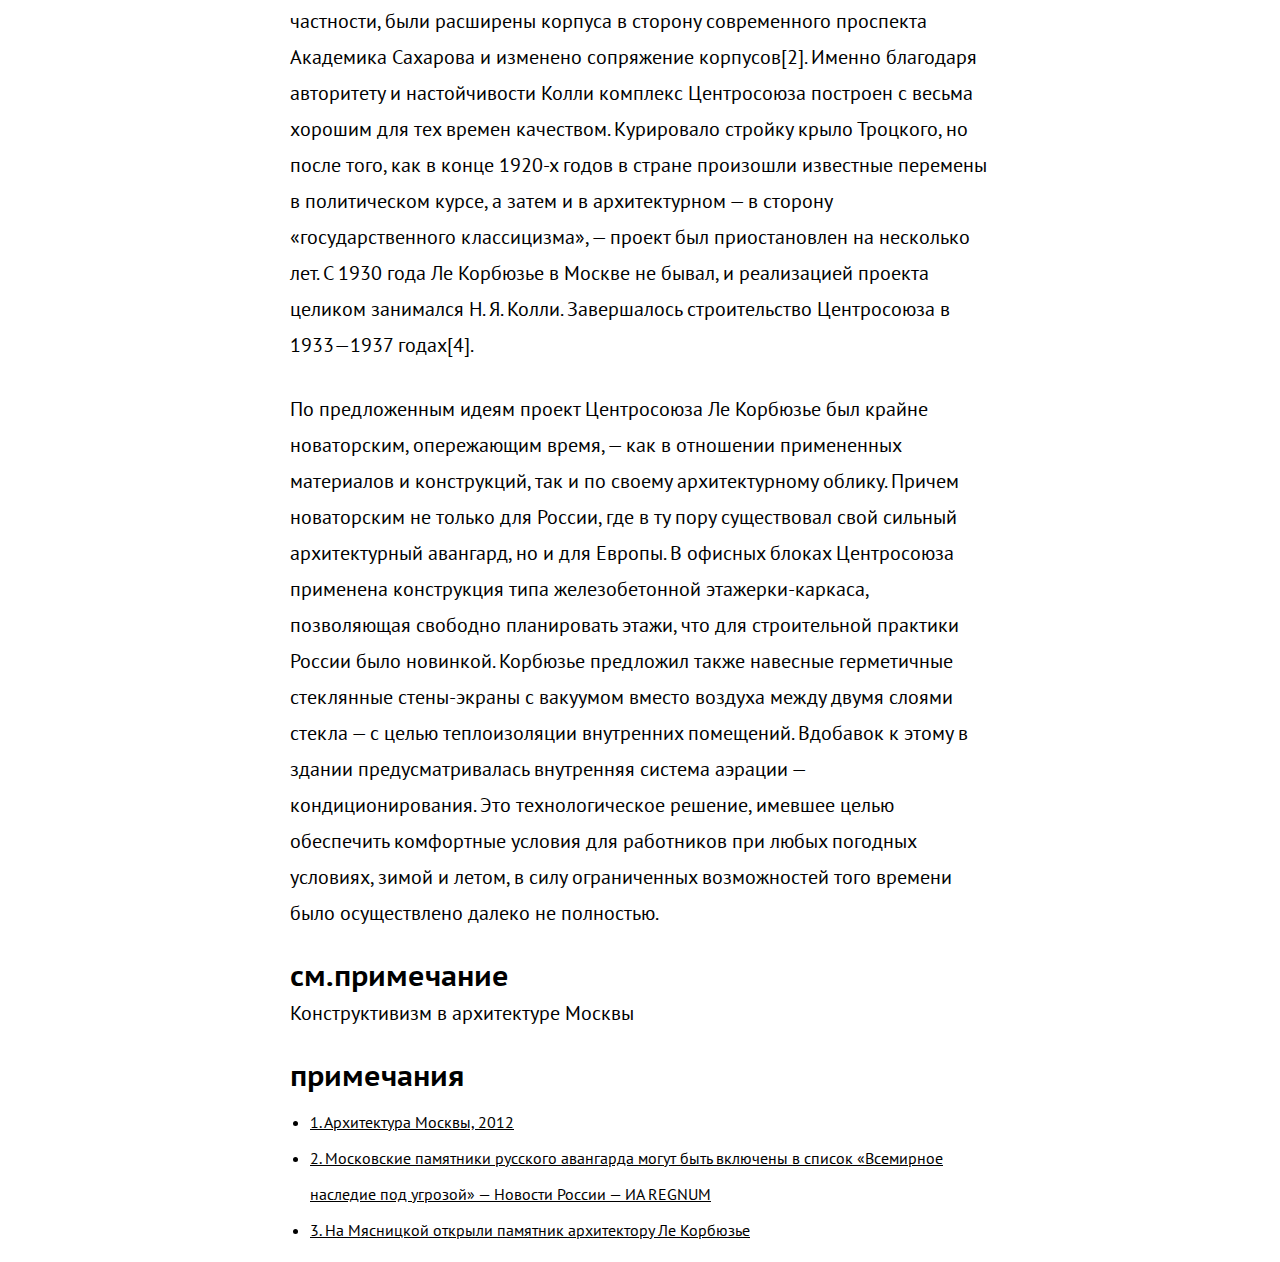
==== commit dbe29c17: "add centrosouz" ====
--- a/centrosouz.html
+++ b/centrosouz.html
@@ -6,10 +6,44 @@
 
     <link rel="stylesheet" href="stylesheets/style.css">
 
+    <script src="javascripts/jquery.js" charset="utf-8"></script>
+
+    <script src="javascripts/sidebar.js" charset="utf-8"></script>
+
   </head>
   <body>
+
+    <!-- nav.menubar>a*2>{text} -->
+
+    <nav class="menubar">
+      <a id="logo" href=""></a>
+      <a href="">about</a>
+    </nav>
+
+    <!-- nav.sidebar>ul>li*5>a>{text} -->
+
+    <nav class="sidebar">
+      <ul>
+        <li>
+          <a href="#c1">Здание Центросоюза</a>
+        </li>
+
+        <li>
+          <a href="#c2">История проекта</a>
+        </li>
+
+        <li>
+          <a href="#c3">Строительство</a>
+        </li>
+
+        <li>
+          <a href="#c4">См.примечание</a>
+        </li>
+
+      </ul>
+    </nav>
     <article>
-    <h1>Здание Центросоюза</h1>
+    <h1 id="c1">Здание Центросоюза</h1>
     <p>
       Зда́ние Центросоюза <a href="#c4">(Наркомлегпро́ма)</a> — офисное здание, возведённое в 1928—1936 годах в центре Москвы по проекту Ле Корбюзье, при участии П. Жаннере и Н. Я. Колли[1]. Представляет собой комплекс корпусов, обращённый одновременно на две параллельные улицы — Мясницкую и проспект Академика Сахарова. Здание относится к числу наиболее интересных архитектурных раритетов не только Москвы, но и мира, представляя собой созданный знаменитым архитектором образец европейского модернизма конца 20-х годов XX века.
     </p>
@@ -17,7 +51,7 @@
     <p>
       Первоначально это было административное здание Всесоюзного общества кооператоров (для которого и проводился конкурс), затем Наркомлегпром СССР, Министерство текстильной промышленности СССР, с 1959 года — ЦСУ СССР. В настоящее время здесь располагается Федеральная служба государственной статистики — Росстат и Федеральная служба по финансовому мониторингу — Росфинмониторинг.
     </p>
-    <h2>история проекта</h2>
+    <h2 id="c2">история проекта</h2>
     <p>
       Идея строительства здания для размещения Центросоюза возникла во времена НЭПа, когда основой экономики стали различные кооперативные общества. Под новое здание по предложению архитектора Б. М. Великовского в 1925 году выбрали место между двумя параллельными улицами — Мясницкой и планируемой к прокладке Ново-Мясницкой улицей (ныне — проспект Академика Сахарова), на их пересечении с проектируемым бульваром, идущим от Огородной Слободы[1].
     </p>
@@ -30,14 +64,14 @@
     <p>
       Здание Центросоюза, этот модернистски осмысленный офис, весьма сходен по программе со зданием Министерства здравоохранения и образования в Рио-де-Жанейро (арх-ры Л. Коста, О. Нимейер, при участии Ле Корбюзье 1936), где также присутствуют открытые колонны в основании здания, большие поверхности стекла, разделение объёмов по их функции. Близкий аналог Центросоюзу и «Швейцарский павильон» в Париже (арх. Ле Корбюзье, 1931), в котором основной блок также покоится на колоннах, а сплошное остекление фасада «вставлено» в раму из камня. Можно добавить к этому и здание Секретариата ООН, автором которого тоже считается Ле Корбюзье 1947. Секретариат ООН — это, образно говоря, не что иное, как поставленный вертикально офисный блок Центросоюза. Как и все эти упомянутые здания, Центросоюз являет собой образчик «интернационального стиля», повсеместно вошедшего в моду с начала 1950-х годов. «Существует вероятность, что здание Центросоюза на Мясницкой улице в Москве, построенное по проекту Ле Корбюзье, может быть включено в список Всемирного наследия вместе с другими постройками этого мастера, представляемыми Францией.»[3]
     </p>
-    <h2 id="c4">строительство</h2>
+    <h2 id="c3">строительство</h2>
     <p>
       Строительство комплекса велось под надзором Николая Колли, эрудированного, авторитетного архитектора из группы конструктивистов. Он состоял в переписке с Ле Корбюзье, согласовывая с ним все изменения проекта. Ле Корбюзье дважды приезжал в Москву на строительство здания — в 1929 и в 1930 годах; в ходе этих визитов в проект были внесены изменения, в частности, были расширены корпуса в сторону современного проспекта Академика Сахарова и изменено сопряжение корпусов[2]. Именно благодаря авторитету и настойчивости Колли комплекс Центросоюза построен с весьма хорошим для тех времен качеством. Курировало стройку крыло Троцкого, но после того, как в конце 1920-х годов в стране произошли известные перемены в политическом курсе, а затем и в архитектурном — в сторону «государственного классицизма», — проект был приостановлен на несколько лет. С 1930 года Ле Корбюзье в Москве не бывал, и реализацией проекта целиком занимался Н. Я. Колли. Завершалось строительство Центросоюза в 1933—1937 годах[4].
     </p>
     <p>
       По предложенным идеям проект Центросоюза Ле Корбюзье был крайне новаторским, опережающим время, — как в отношении примененных материалов и конструкций, так и по своему архитектурному облику. Причем новаторским не только для России, где в ту пору существовал свой сильный архитектурный авангард, но и для Европы. В офисных блоках Центросоюза применена конструкция типа железобетонной этажерки-каркаса, позволяющая свободно планировать этажи, что для строительной практики России было новинкой. Корбюзье предложил также навесные герметичные стеклянные стены-экраны с вакуумом вместо воздуха между двумя слоями стекла — с целью теплоизоляции внутренних помещений. Вдобавок к этому в здании предусматривалась внутренняя система аэрации — кондиционирования. Это технологическое решение, имевшее целью обеспечить комфортные условия для работников при любых погодных условиях, зимой и летом, в силу ограниченных возможностей того времени было осуществлено далеко не полностью.
     </p>
-    <h2>см.примечание</h2>
+    <h2 id="c4">см.примечание</h2>
     <p>
       Конструктивизм в архитектуре Москвы
     </p>
--- a/stylesheets/style.css
+++ b/stylesheets/style.css
@@ -1,5 +1,6 @@
 @import "reset.css";
 @import url("https://fonts.googleapis.com/css?family=PT+Sans+Caption:400,700|PT+Sans:400,400i,700,700i&amp;subset=cyrillic");
+@import "menubar.css";
 @import "layout.css";
 @import "sidebar.css";
 @import "content.css";
